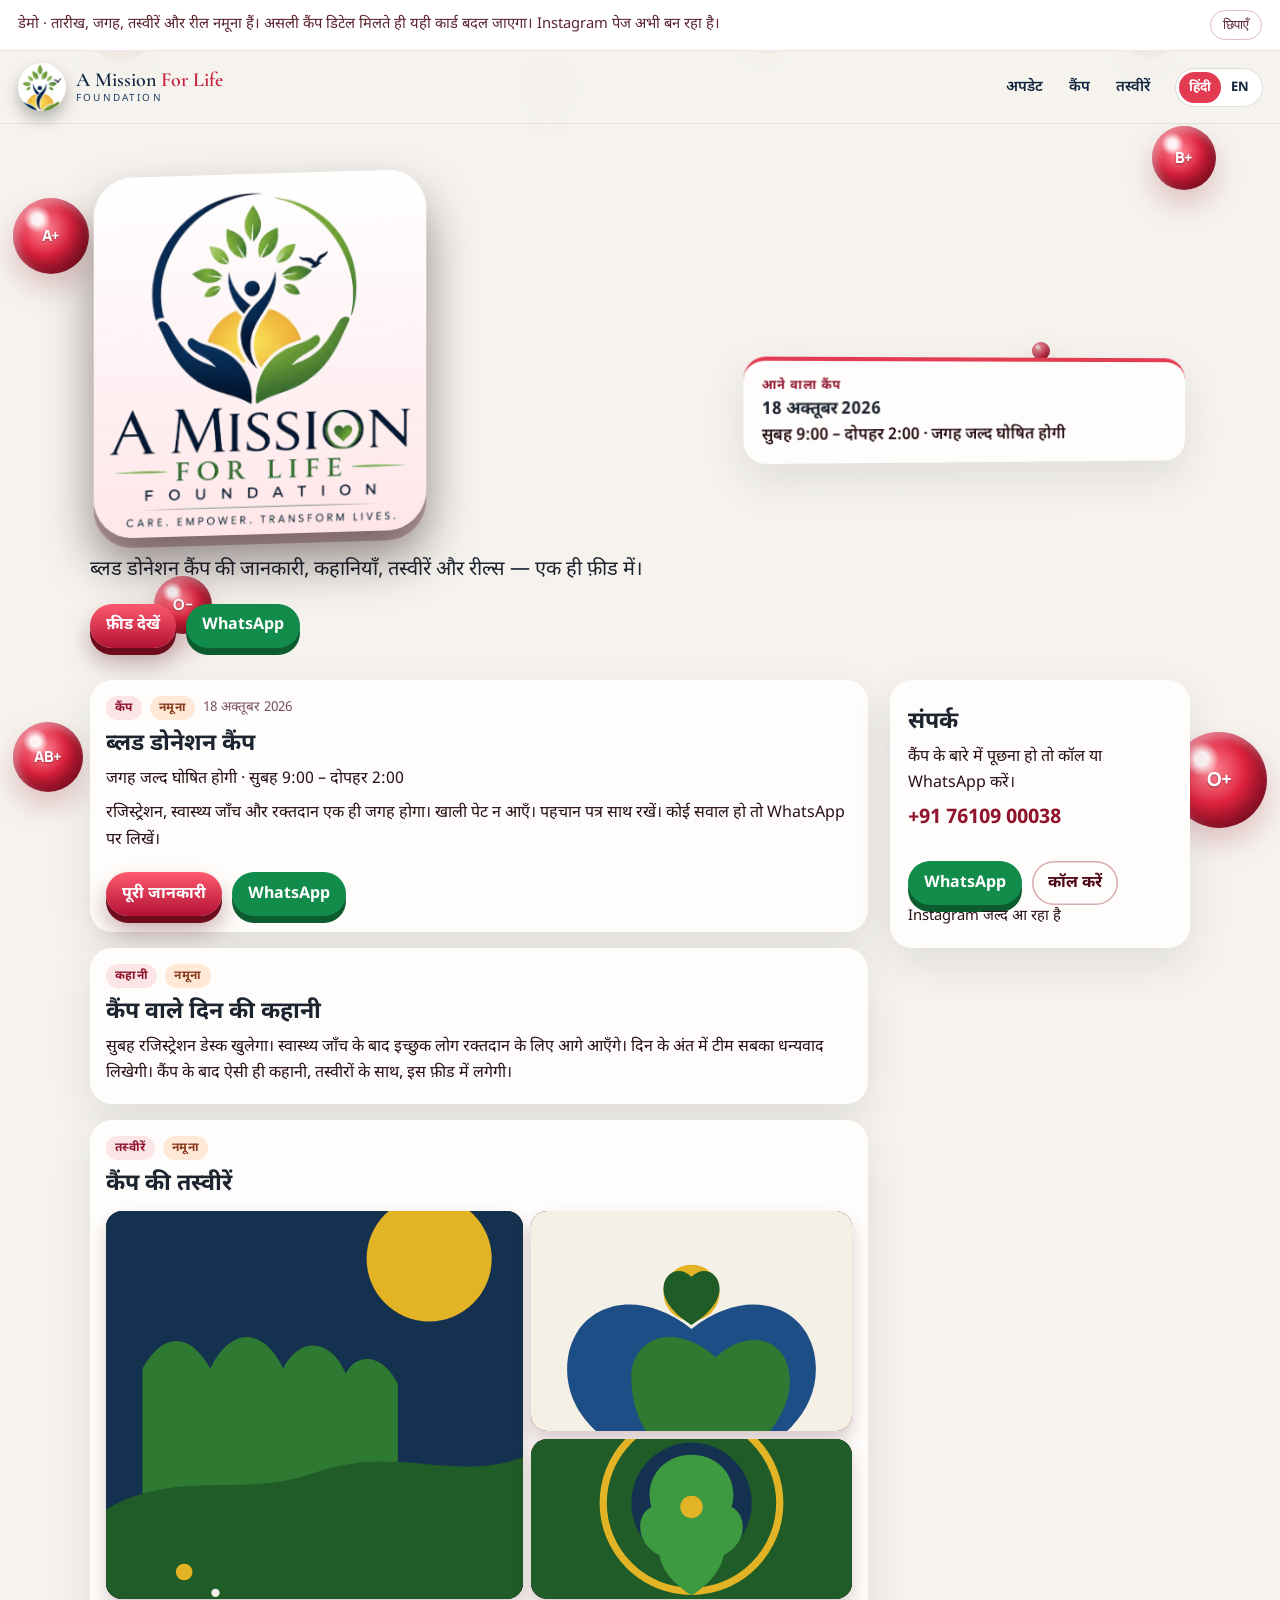
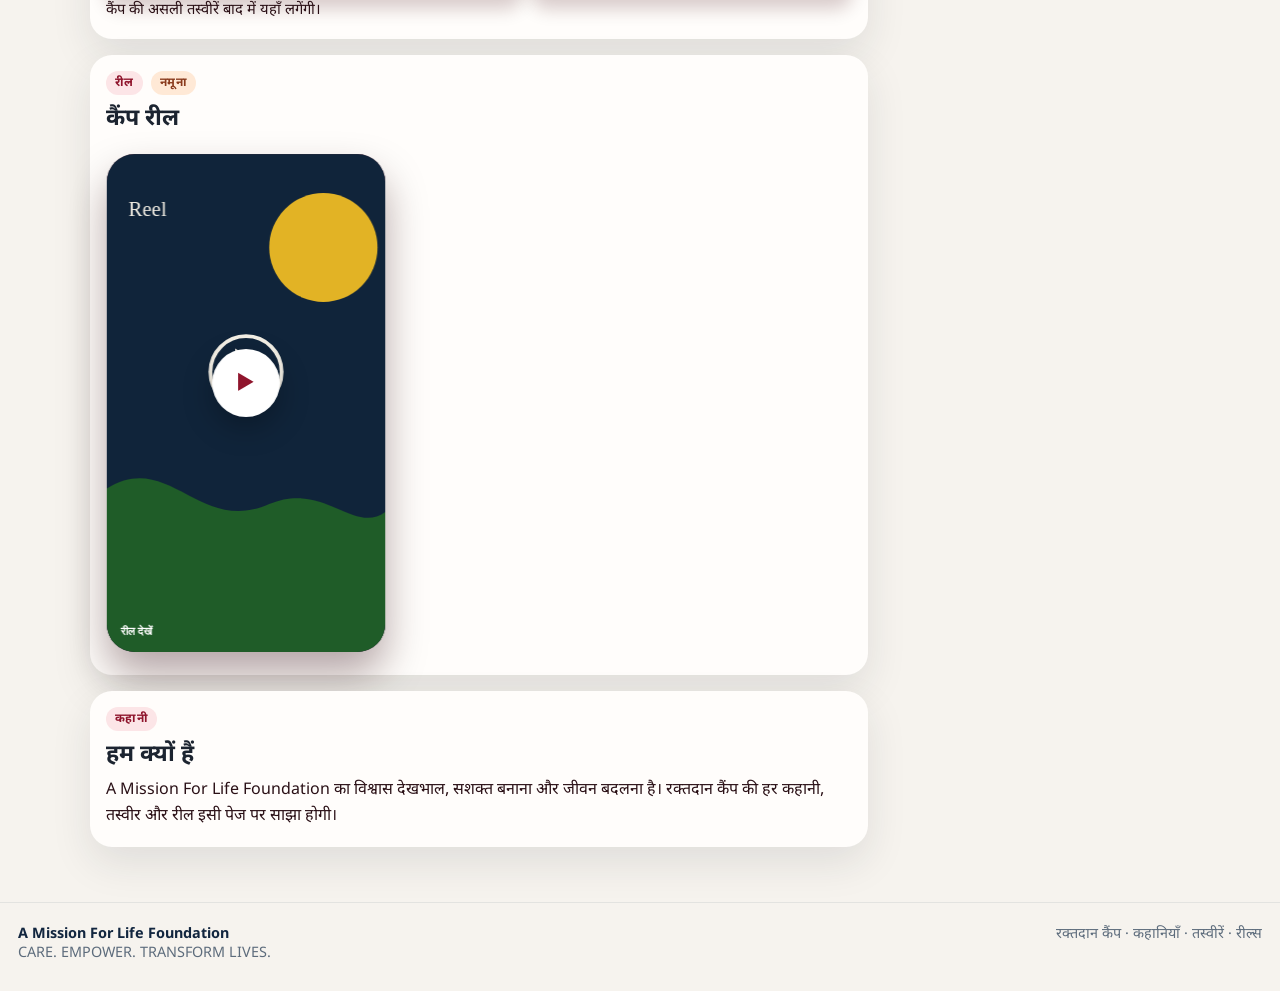
==== index.html @ 7c9f4cff "Publish the blood donation camp demo so it can be shared. Co-authored-by: Cursor <cursoragent@cursor" ====
<!DOCTYPE html>
<html lang="hi">
<head>
  <meta charset="UTF-8">
  <meta name="viewport" content="width=device-width, initial-scale=1">
  <meta name="robots" content="noindex, nofollow">
  <title>A Mission For Life Foundation</title>
  <meta name="description" content="Blood donation camps, stories, photos and reels from A Mission For Life Foundation.">
  <meta name="theme-color" content="#12263f">
  <link rel="icon" href="assets/logo.png" type="image/png">
  <link rel="preconnect" href="https://fonts.googleapis.com">
  <link rel="preconnect" href="https://fonts.gstatic.com" crossorigin>
  <link href="https://fonts.googleapis.com/css2?family=Cormorant+Garamond:wght@500;600;700&family=Manrope:wght@400;500;600;700&family=Noto+Sans+Devanagari:wght@400;500;600;700&display=swap" rel="stylesheet">
  <link rel="stylesheet" href="css/style.css">
</head>
<body data-page="home">
  <div id="app"></div>
  <script src="js/data.js"></script>
  <script src="js/app.js"></script>
</body>
</html>
---- css/style.css ----
:root {
  --blood: #8f142c;
  --blood-deep: #4c0614;
  --blood-hot: #e23b52;
  --rose: #fff1f3;
  --paper: #fffdfb;
  --ink: #2a1016;
  --muted: #7a5360;
  --gold: #ffd0a8;
  --line: rgba(143, 20, 44, 0.16);
  --shadow: 0 16px 40px rgba(28, 36, 48, 0.1);
  --radius: 22px;
  --ease: cubic-bezier(0.16, 1, 0.3, 1);
}

* { box-sizing: border-box; }
html { scroll-behavior: smooth; }
body {
  margin: 0;
  min-height: 100vh;
  color: #1c2430;
  background: #f6f3ee;
  overflow-x: hidden;
}
html[lang="hi"] body { font-family: "Noto Sans Devanagari", Manrope, sans-serif; }
html[lang="en"] body { font-family: Manrope, sans-serif; }
img { max-width: 100%; display: block; }
a { color: inherit; }
button, a { -webkit-tap-highlight-color: transparent; }
::selection { background: var(--blood-hot); color: white; }
#app { position: relative; z-index: 1; }

.stage {
  position: fixed;
  inset: 0;
  z-index: 0;
  overflow: hidden;
  pointer-events: none;
  background: transparent;
}
.bubble {
  position: absolute;
  border-radius: 50%;
  background:
    radial-gradient(circle at 32% 28%, rgba(255, 255, 255, 0.92) 0 7%, transparent 18%),
    radial-gradient(circle at 42% 40%, #ff8b98 0%, #e0233f 42%, #8e1228 78%);
  box-shadow:
    inset -8px -10px 16px rgba(80, 0, 16, 0.28),
    inset 5px 6px 10px rgba(255, 255, 255, 0.45),
    0 14px 28px rgba(142, 18, 40, 0.22);
  animation: floatBubble 12s ease-in-out infinite;
  display: grid;
  place-items: center;
}
.b1 { width: 76px; height: 76px; left: 4%; top: 22%; }
.b2 { width: 58px; height: 58px; left: 12%; top: 64%; animation-delay: -2s; animation-duration: 9s; }
.b3 { width: 64px; height: 64px; right: 5%; top: 14%; animation-delay: -4s; }
.b4 { width: 18px; height: 18px; right: 18%; top: 38%; animation-delay: -1s; animation-duration: 8s; }
.b5 { width: 96px; height: 96px; right: 3%; bottom: 8%; animation-delay: -6s; animation-duration: 14s; }
.b6 { width: 22px; height: 22px; left: 42%; top: 8%; animation-delay: -3s; }
.b7 { width: 70px; height: 70px; left: 2%; bottom: 12%; animation-delay: -5s; animation-duration: 10s; }
.b8 { width: 14px; height: 14px; right: 28%; bottom: 18%; animation-delay: -2.5s; }

.fall {
  position: absolute;
  top: 0;
  display: grid;
  place-items: center;
  animation: fallDrop 16s linear infinite;
}
.bldrop {
  position: absolute;
  inset: 0;
  border-radius: 0 50% 50% 50%;
  transform: rotate(45deg);
  background:
    radial-gradient(circle at 28% 28%, rgba(255, 255, 255, 0.9) 0 8%, transparent 18%),
    radial-gradient(circle at 45% 50%, #ff5d72 0%, #d01232 48%, #7a0e22 82%);
  box-shadow:
    inset -6px -7px 10px rgba(70, 0, 12, 0.28),
    0 12px 20px rgba(142, 18, 40, 0.2);
}
.s1 { width: 62px; height: 62px; left: 7%; animation-duration: 15s; }
.s2 { width: 54px; height: 54px; left: 58%; animation-duration: 19s; animation-delay: -7s; }
.s3 { width: 58px; height: 58px; right: 8%; animation-duration: 13s; animation-delay: -4s; }
.grp {
  position: relative;
  z-index: 1;
  color: #fff;
  font-family: Manrope, sans-serif;
  font-weight: 800;
  font-size: 0.95rem;
  letter-spacing: -0.03em;
  line-height: 1;
  text-shadow: 0 1px 2px rgba(60, 0, 10, 0.45);
}
.b5 .grp, .s1 .grp { font-size: 1.2rem; }

@keyframes floatBubble {
  0%, 100% { transform: translate3d(0, 0, 0) scale(1); }
  50% { transform: translate3d(22px, -42px, 0) scale(1.1); }
}
@keyframes fallDrop {
  0% { transform: translate3d(0, -12vh, 0); opacity: 0; }
  10% { opacity: 1; }
  50% { transform: translate3d(18px, 42vh, 0); }
  90% { opacity: 1; }
  100% { transform: translate3d(-12px, 92vh, 0); opacity: 0; }
}
@keyframes rise {
  from { opacity: 0; transform: translateY(28px) rotateX(10deg); }
  to { opacity: 1; transform: none; }
}
@keyframes plate {
  0%, 100% { transform: rotateX(8deg) rotateY(-12deg) translateY(0); }
  50% { transform: rotateX(2deg) rotateY(10deg) translateY(-12px); }
}

.skip {
  position: absolute;
  left: 12px;
  top: -40px;
  background: var(--blood-deep);
  color: white;
  padding: 8px 12px;
  z-index: 30;
}
.skip:focus { top: 12px; }

.banner {
  display: flex;
  gap: 12px;
  justify-content: space-between;
  align-items: center;
  padding: 10px 18px;
  background: #fff;
  color: #5c2430;
  font-size: 0.92rem;
  line-height: 1.45;
  border-bottom: 1px solid rgba(143, 20, 44, 0.12);
}
.banner button {
  border: 1px solid rgba(143, 20, 44, 0.28);
  background: transparent;
  color: inherit;
  border-radius: 999px;
  padding: 6px 12px;
  cursor: pointer;
  flex: none;
}

.topbar {
  position: sticky;
  top: 0;
  z-index: 20;
  display: flex;
  align-items: center;
  gap: 16px;
  padding: 12px 18px;
  background: rgba(246, 243, 238, 0.92);
  color: #12263f;
  backdrop-filter: blur(18px);
  border-bottom: 1px solid rgba(18, 38, 63, 0.08);
}
.brand {
  display: flex;
  align-items: center;
  gap: 10px;
  text-decoration: none;
  min-width: 0;
}
.mark {
  width: 48px;
  height: 48px;
  border-radius: 50%;
  overflow: hidden;
  background: white;
  box-shadow: 0 8px 16px rgba(0, 0, 0, 0.28);
  flex: none;
}
.mark img {
  width: 86px;
  max-width: none;
  height: auto;
  margin-left: -19px;
  margin-top: -2px;
}
.brand-text { display: flex; flex-direction: column; line-height: 1.05; }
.brand-text strong {
  font-family: "Cormorant Garamond", Georgia, serif;
  font-size: 1.25rem;
  font-weight: 600;
  color: #12263f;
}
.brand-text em { font-style: normal; color: #c41e3a; }
.brand-text small {
  letter-spacing: 0.22em;
  font-size: 0.62rem;
  color: #1b3d62;
  margin-top: 3px;
}
.nav { display: flex; gap: 6px; margin-left: auto; }
.nav a {
  text-decoration: none;
  color: #12263f;
  font-size: 0.92rem;
  font-weight: 600;
  padding: 8px 10px;
  border-radius: 999px;
}
.nav a:hover { background: rgba(18, 38, 63, 0.06); }
.lang {
  display: flex;
  padding: 3px;
  border-radius: 999px;
  background: white;
  box-shadow: 0 0 0 1px rgba(18, 38, 63, 0.1);
}
.lang button {
  border: 0;
  background: transparent;
  color: #12263f;
  font: inherit;
  font-weight: 700;
  font-size: 0.82rem;
  padding: 7px 10px;
  border-radius: 999px;
  cursor: pointer;
}
.lang button[aria-pressed="true"] { background: var(--blood-hot); color: white; }

.shell { width: min(1100px, calc(100% - 32px)); margin: 0 auto; }
.hero, .feed, .camp-wrap, .layout { perspective: 1200px; }
.hero {
  display: grid;
  gap: 28px;
  padding: 42px 0 10px;
}
.hero-plate {
  width: min(340px, 86vw);
  padding: 18px 16px 8px;
  border-radius: 40px;
  background: linear-gradient(180deg, rgba(255, 255, 255, 0.98), rgba(255, 228, 232, 0.92));
  box-shadow:
    0 1px 0 #fff inset,
    0 28px 50px rgba(20, 0, 6, 0.45),
    0 10px 0 rgba(90, 8, 18, 0.28);
  transform: rotateX(8deg) rotateY(-12deg);
  animation: plate 7s ease-in-out infinite;
}
.hero-logo { width: 100%; height: auto; margin: 0; }
.lede {
  margin: 18px 0 0;
  max-width: 38rem;
  font-size: 1.25rem;
  line-height: 1.6;
  color: #1c2430;
}
.hero-actions, .stack { display: flex; flex-wrap: wrap; gap: 10px; margin-top: 18px; }
.next-pill {
  display: flex;
  flex-direction: column;
  gap: 4px;
  text-decoration: none;
  background: var(--paper);
  border-radius: var(--radius);
  padding: 16px 18px;
  box-shadow: var(--shadow);
  border-top: 4px solid var(--blood-hot);
  transform: rotateY(8deg) translateZ(20px);
}
.next-pill span { color: var(--blood); font-size: 0.78rem; font-weight: 700; letter-spacing: 0.08em; text-transform: uppercase; }
.next-pill strong { font-size: 1.05rem; }
.next-pill em { font-style: normal; color: var(--ink); font-weight: 600; }

.layout { display: grid; gap: 22px; padding: 22px 0 56px; }
.feed { display: flex; flex-direction: column; gap: 16px; }
.feed .card { animation: rise 0.7s var(--ease) both; }
.feed .card:nth-child(2) { animation-delay: 0.08s; }
.feed .card:nth-child(3) { animation-delay: 0.16s; }
.feed .card:nth-child(4) { animation-delay: 0.24s; }
.feed .card:nth-child(5) { animation-delay: 0.32s; }

.card, .panel, .block, .next-pill, .date-card {
  transition: transform 0.35s var(--ease), box-shadow 0.35s var(--ease);
  transform-style: preserve-3d;
}
.card, .panel, .block {
  background: var(--paper);
  border-radius: var(--radius);
  box-shadow: var(--shadow);
}
.card { padding: 16px; }
.card-head, .meta {
  display: flex;
  flex-wrap: wrap;
  gap: 8px;
  align-items: center;
  color: var(--muted);
  font-size: 0.85rem;
}
.pill {
  border-radius: 999px;
  padding: 4px 9px;
  background: rgba(226, 59, 82, 0.12);
  color: var(--blood);
  font-weight: 700;
  font-size: 0.75rem;
  letter-spacing: 0.04em;
}
.pill-gold { background: rgba(255, 208, 168, 0.45); color: #8a3b1d; }
.card h2, .panel h2, .block h2 { margin: 10px 0 8px; font-size: 1.45rem; line-height: 1.25; }
html[lang="en"] h2 {
  font-family: "Cormorant Garamond", Georgia, serif;
  font-weight: 600;
}
.date-num {
  font-family: Manrope, sans-serif;
  font-weight: 700;
  font-variant-numeric: lining-nums;
}
.card p, .panel p, .block p { margin: 0; line-height: 1.65; color: var(--ink); }
.card .body { margin-top: 8px; }

.mosaic {
  display: grid;
  grid-template-columns: 1.3fr 1fr;
  grid-template-rows: 180px 140px;
  gap: 8px;
  margin-top: 12px;
}
.mosaic img {
  width: 100%;
  height: 100%;
  object-fit: cover;
  border-radius: 16px;
  background: var(--blood-deep);
  box-shadow: 0 10px 18px rgba(60, 0, 12, 0.2);
}
.mosaic img:first-child { grid-row: 1 / span 2; }
.note { margin-top: 10px; color: var(--muted); font-size: 0.92rem; }

.reel-frame {
  margin: 12px auto 0;
  width: min(280px, 100%);
  aspect-ratio: 9 / 16;
  border: 0;
  padding: 0;
  border-radius: 28px;
  overflow: hidden;
  position: relative;
  cursor: pointer;
  background: var(--blood-deep);
  box-shadow: 0 22px 40px rgba(40, 0, 8, 0.35), 0 0 0 1px rgba(255, 255, 255, 0.25) inset;
  transform: rotateY(-6deg);
}
.reel-frame img { width: 100%; height: 100%; object-fit: cover; }
.play {
  position: absolute;
  left: 50%;
  top: 46%;
  transform: translate(-50%, -50%);
  width: 68px;
  height: 68px;
  border-radius: 50%;
  background: white;
  color: var(--blood);
  display: grid;
  place-items: center;
  font-size: 1.4rem;
  box-shadow: 0 10px 30px rgba(0, 0, 0, 0.28);
}
.reel-frame small {
  position: absolute;
  left: 14px;
  bottom: 14px;
  color: white;
  font-weight: 700;
}

.side { display: flex; flex-direction: column; gap: 14px; }
.panel { padding: 18px; }
.phone {
  display: inline-block;
  margin: 8px 0 12px;
  font-size: 1.25rem;
  font-weight: 700;
  color: var(--blood);
  text-decoration: none;
}
.insta { margin-top: 12px; color: var(--muted); font-size: 0.92rem; }

.btn {
  display: inline-flex;
  align-items: center;
  justify-content: center;
  min-height: 44px;
  padding: 0 16px;
  border-radius: 999px;
  text-decoration: none;
  border: 0;
  cursor: pointer;
  font: inherit;
  font-weight: 700;
}
.btn-green, .btn-navy {
  background: linear-gradient(180deg, #ff5a70, #b11232);
  color: white;
  box-shadow: 0 7px 0 #6d0c1c, 0 14px 24px rgba(80, 0, 16, 0.35);
}
.btn-green:hover, .btn-navy:hover { transform: translateY(2px); box-shadow: 0 5px 0 #6d0c1c, 0 10px 18px rgba(80, 0, 16, 0.3); }
.btn-ghost {
  background: transparent;
  color: var(--blood-deep);
  box-shadow: inset 0 0 0 1.5px rgba(143, 20, 44, 0.35);
}
.btn-wa { background: #128c4a; color: white; box-shadow: 0 7px 0 #0c5c30; }
.btn-wa:hover { transform: translateY(2px); background: #0e703b; }

.page { padding: 22px 0 64px; }
.back { display: inline-block; margin-bottom: 14px; color: #c41e3a; font-weight: 700; text-decoration: none; }
.camp-wrap { display: grid; gap: 16px; }
.date-card {
  background: linear-gradient(160deg, #c01b38, #4a0712 70%);
  color: white;
  border-radius: var(--radius);
  padding: 22px;
  min-height: 220px;
  display: flex;
  flex-direction: column;
  justify-content: flex-end;
  box-shadow: 0 24px 40px rgba(20, 0, 6, 0.4), 0 1px 0 rgba(255, 255, 255, 0.2) inset;
  transform: rotateY(-8deg) translateZ(12px);
}
.date-card .meta { color: rgba(255, 255, 255, 0.8); }
.date-card .pill { background: rgba(255, 255, 255, 0.16); color: white; }
.date-card .pill-gold { background: rgba(255, 208, 168, 0.28); color: #ffe7d4; }
.date-card .date-num {
  font-size: 4.5rem;
  line-height: 0.85;
  color: #ffd0d6;
  margin: 0;
}
.date-card p { color: rgba(255, 255, 255, 0.9); margin-top: 8px; }
.facts { display: grid; gap: 10px; margin: 14px 0; }
.facts div {
  display: flex;
  justify-content: space-between;
  gap: 12px;
  padding-bottom: 8px;
  border-bottom: 1px solid var(--line);
}
.facts dt { color: var(--muted); }
.facts dd { margin: 0; font-weight: 700; text-align: right; overflow-wrap: anywhere; }
.steps, .plain { margin: 0; padding: 0; list-style: none; display: grid; gap: 10px; }
.steps li, .plain li { padding-left: 14px; border-left: 3px solid var(--blood-hot); }
.steps strong { display: block; }
.steps span, .who-note { color: var(--muted); }
.who-note { margin-top: 10px; font-size: 0.92rem; }
.map-placeholder {
  border-radius: 16px;
  min-height: 140px;
  display: grid;
  place-items: center;
  text-align: center;
  padding: 18px;
  color: #7a5360;
  background:
    linear-gradient(180deg, rgba(255, 255, 255, 0.7), rgba(226, 59, 82, 0.08)),
    repeating-linear-gradient(90deg, transparent, transparent 18px, rgba(143, 20, 44, 0.05) 19px);
  box-shadow: var(--shadow);
}

.site-footer {
  border-top: 1px solid rgba(18, 38, 63, 0.08);
  padding: 22px 18px 28px;
  display: flex;
  justify-content: space-between;
  gap: 12px;
  flex-wrap: wrap;
  color: #5d6c7c;
  font-size: 0.9rem;
}
.site-footer strong { color: #12263f; }

dialog {
  border: 0;
  border-radius: 20px;
  padding: 22px;
  width: min(420px, calc(100% - 32px));
  background: var(--rose);
  box-shadow: 0 30px 80px rgba(40, 0, 8, 0.45);
}
dialog::backdrop { background: rgba(40, 0, 8, 0.62); }
dialog h3 { margin: 8px 0; color: var(--ink); }
dialog p { line-height: 1.6; color: var(--muted); }
.tag { margin: 0; letter-spacing: 0.16em; font-size: 0.78rem; font-weight: 700; color: var(--blood); }

:focus-visible { outline: 3px solid #ffb4c0; outline-offset: 2px; }

@media (hover: hover) and (pointer: fine) {
  .card:hover, .panel:hover, .block:hover {
    transform: translateY(-8px) rotateX(4deg);
    box-shadow: 0 28px 50px rgba(60, 0, 12, 0.34), 0 2px 0 rgba(255, 255, 255, 0.7) inset;
  }
}

@media (min-width: 980px) {
  .hero { grid-template-columns: 1.15fr 0.85fr; align-items: center; padding-top: 48px; }
  .layout { grid-template-columns: minmax(0, 1fr) 300px; align-items: start; }
  .side { position: sticky; top: 92px; }
  .camp-wrap { grid-template-columns: 260px minmax(0, 1fr); align-items: start; }
  .mosaic { grid-template-rows: 220px 160px; }
  .b1 { left: 1%; }
  .b5 { right: 1%; }
  .b7 { left: 1%; }
}

@media (min-width: 980px) and (max-width: 1199px) {
  .b1, .b2, .b3, .b7 { width: 54px; height: 54px; }
  .b5 { width: 68px; height: 68px; }
  .b5 .grp, .s1 .grp { font-size: 0.95rem; }
}

@media (max-width: 1099px) {
  .hero-plate, .next-pill, .date-card, .reel-frame { transform: none; animation: none; }
  .fall { display: none; }
}

@media (max-width: 979px) {
  .bubble, .fall { display: none; }
  .b3, .b5, .b7 { display: grid; }
  .b3 { width: 42px; height: 42px; right: -8px; top: 92px; left: auto; }
  .b5 { width: 50px; height: 50px; right: -10px; bottom: 12px; top: auto; left: auto; }
  .b7 { width: 46px; height: 46px; left: -10px; bottom: 64px; top: auto; }
  .b1 .grp, .b3 .grp, .b5 .grp, .b7 .grp { font-size: 0.68rem; }
  .shell { width: min(1100px, calc(100% - 28px)); }
  .hero { padding-top: 22px; gap: 16px; }
  .hero-plate { width: min(280px, 100%); padding: 12px 12px 4px; border-radius: 28px; }
  .lede { font-size: 1.05rem; }
  .card h2, .panel h2, .block h2 { font-size: 1.28rem; }
  .mosaic { grid-template-rows: 150px 112px; }
  .facts div { flex-direction: column; align-items: flex-start; }
  .facts dd { text-align: left; }
  .date-card { min-height: 0; }
  .date-card .date-num { font-size: 3.4rem; }
  .banner { align-items: flex-start; font-size: 0.82rem; padding: 8px 12px; }
}

@media (max-width: 720px) {
  .topbar { flex-wrap: wrap; gap: 8px 12px; padding: 10px 12px; }
  .brand { flex: 1; min-width: 0; }
  .brand-text strong { font-size: 1.02rem; }
  .brand-text small { letter-spacing: 0.12em; }
  .nav { order: 3; width: 100%; justify-content: space-between; }
  .nav a { padding: 8px 6px; font-size: 0.88rem; }
  .lang { margin-left: auto; }
  .site-footer { flex-direction: column; }
}

@media (prefers-reduced-motion: reduce) {
  html { scroll-behavior: auto; }
  .hero-plate, .bubble, .fall, .feed .card { animation: none; }
  .hero-plate, .next-pill, .date-card, .reel-frame { transform: none; }
}
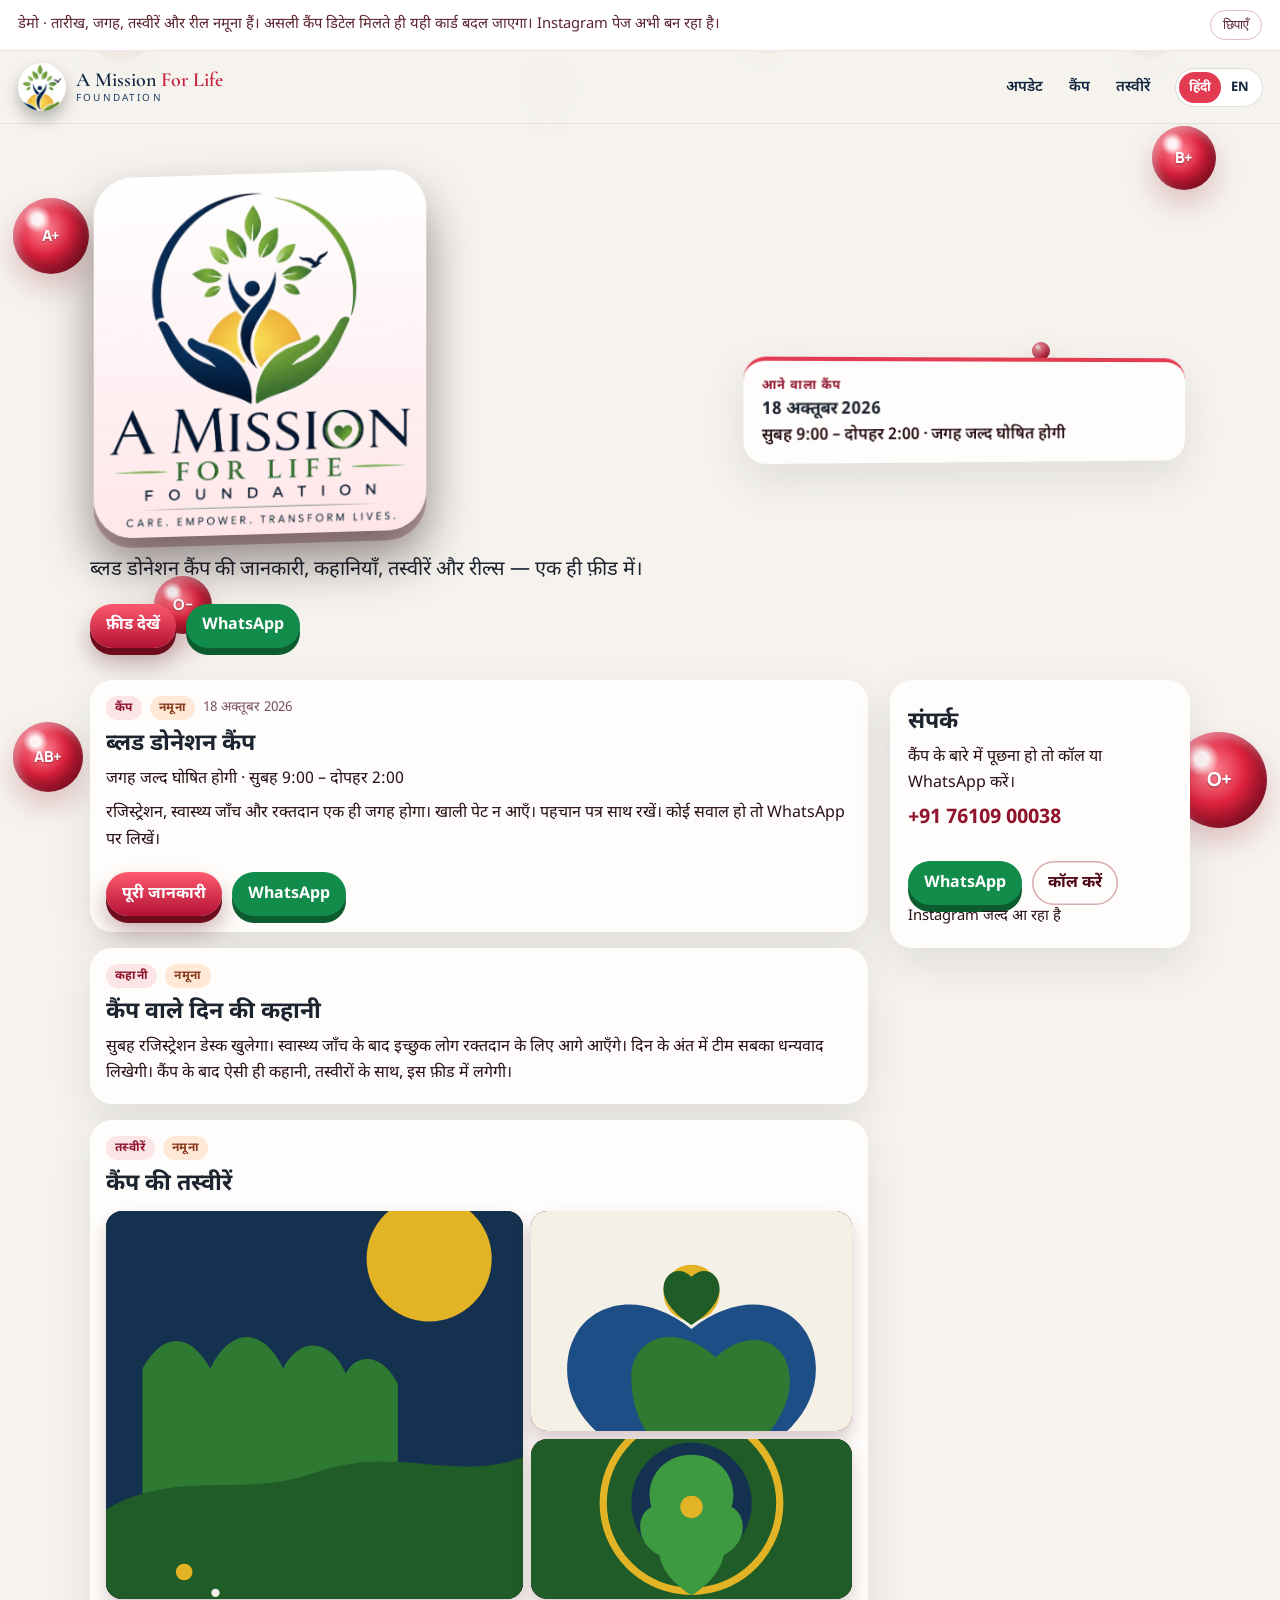
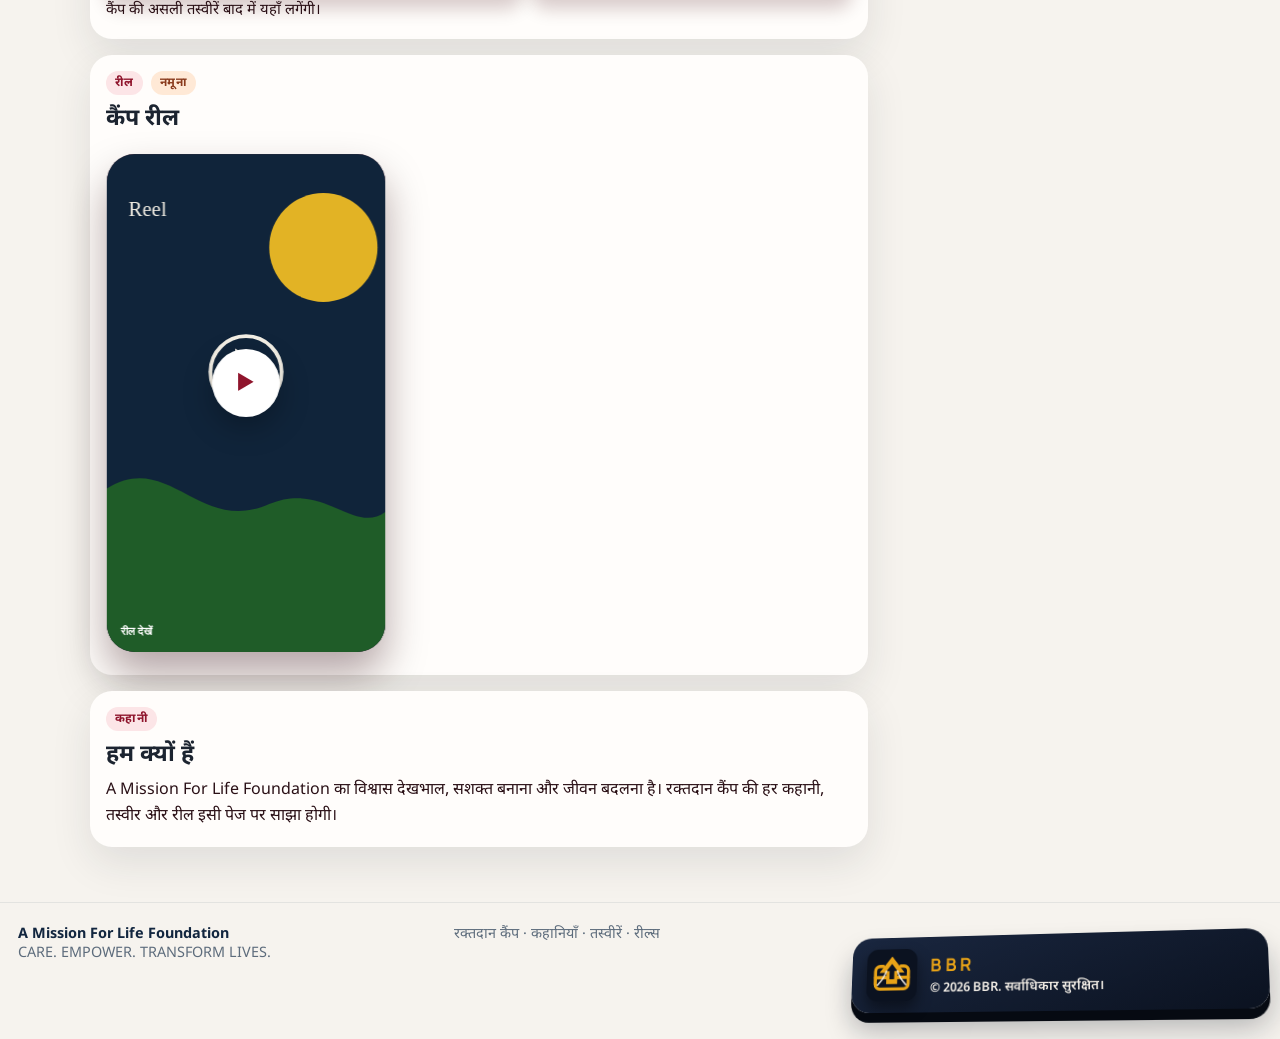
==== commit b28ee3c7: "Add a 3D BBR logo credit and stop phones from caching the old demo. Co-authored-by: Cursor <cursorag" ====
--- a/index.html
+++ b/index.html
@@ -4,6 +4,7 @@
   <meta charset="UTF-8">
   <meta name="viewport" content="width=device-width, initial-scale=1">
   <meta name="robots" content="noindex, nofollow">
+  <meta http-equiv="Cache-Control" content="no-cache, no-store, must-revalidate">
   <title>A Mission For Life Foundation</title>
   <meta name="description" content="Blood donation camps, stories, photos and reels from A Mission For Life Foundation.">
   <meta name="theme-color" content="#12263f">
@@ -11,11 +12,11 @@
   <link rel="preconnect" href="https://fonts.googleapis.com">
   <link rel="preconnect" href="https://fonts.gstatic.com" crossorigin>
   <link href="https://fonts.googleapis.com/css2?family=Cormorant+Garamond:wght@500;600;700&family=Manrope:wght@400;500;600;700&family=Noto+Sans+Devanagari:wght@400;500;600;700&display=swap" rel="stylesheet">
-  <link rel="stylesheet" href="css/style.css">
+  <link rel="stylesheet" href="css/style.css?v=5">
 </head>
 <body data-page="home">
   <div id="app"></div>
-  <script src="js/data.js"></script>
-  <script src="js/app.js"></script>
+  <script src="js/data.js?v=5"></script>
+  <script src="js/app.js?v=5"></script>
 </body>
 </html>
--- a/css/style.css
+++ b/css/style.css
@@ -482,6 +482,45 @@
   font-size: 0.9rem;
 }
 .site-footer strong { color: #12263f; }
+.bbr-plate {
+  width: min(100%, 420px);
+  margin-top: 8px;
+  padding: 12px 16px;
+  border-radius: 20px;
+  display: flex;
+  align-items: center;
+  gap: 14px;
+  text-decoration: none;
+  color: #f5f0e8;
+  background: linear-gradient(160deg, #1a2740, #0b1220);
+  box-shadow: 0 10px 0 #060a12, 0 18px 28px rgba(11, 18, 32, 0.28);
+  transform: perspective(700px) rotateX(8deg) rotateY(-8deg);
+  animation: bbrFloat 5.5s ease-in-out infinite;
+}
+.bbr-plate img {
+  width: 54px;
+  height: 54px;
+  flex: none;
+  filter: drop-shadow(0 8px 8px rgba(0, 0, 0, 0.45));
+}
+.bbr-plate span { display: flex; flex-direction: column; gap: 3px; min-width: 0; }
+.bbr-plate strong {
+  color: #e8a317;
+  letter-spacing: 0.2em;
+  font-size: 1.15rem;
+  font-family: Manrope, sans-serif;
+}
+.bbr-plate em {
+  font-style: normal;
+  color: #f5f0e8;
+  font-size: 0.82rem;
+  font-weight: 600;
+}
+@keyframes bbrFloat {
+  0%, 100% { transform: perspective(700px) rotateX(8deg) rotateY(-8deg) translateY(0); }
+  50% { transform: perspective(700px) rotateX(3deg) rotateY(8deg) translateY(-7px); }
+}
+.group-rail { display: none; }
 
 dialog {
   border: 0;
@@ -524,16 +563,42 @@
 
 @media (max-width: 1099px) {
   .hero-plate, .next-pill, .date-card, .reel-frame { transform: none; animation: none; }
-  .fall { display: none; }
 }
 
 @media (max-width: 979px) {
-  .bubble, .fall { display: none; }
-  .b3, .b5, .b7 { display: grid; }
-  .b3 { width: 42px; height: 42px; right: -8px; top: 92px; left: auto; }
-  .b5 { width: 50px; height: 50px; right: -10px; bottom: 12px; top: auto; left: auto; }
-  .b7 { width: 46px; height: 46px; left: -10px; bottom: 64px; top: auto; }
-  .b1 .grp, .b3 .grp, .b5 .grp, .b7 .grp { font-size: 0.68rem; }
+  .group-rail {
+    display: flex;
+    flex-wrap: wrap;
+    gap: 12px 16px;
+    margin-top: 18px;
+  }
+  .mini {
+    width: 52px;
+    height: 52px;
+    display: grid;
+    place-items: center;
+    position: relative;
+  }
+  .mini i {
+    position: absolute;
+    inset: 4px;
+    border-radius: 0 50% 50% 50%;
+    transform: rotate(45deg);
+    background:
+      radial-gradient(circle at 30% 30%, rgba(255, 255, 255, 0.9) 0 8%, transparent 18%),
+      radial-gradient(circle at 45% 50%, #ff5d72 0%, #d01232 50%, #7a0e22 82%);
+    box-shadow: 0 8px 14px rgba(142, 18, 40, 0.22);
+  }
+  .mini b {
+    position: relative;
+    z-index: 1;
+    color: #fff;
+    font-family: Manrope, sans-serif;
+    font-size: 0.68rem;
+    font-weight: 800;
+    line-height: 1;
+  }
+  .bubble, .fall { display: none !important; }
   .shell { width: min(1100px, calc(100% - 28px)); }
   .hero { padding-top: 22px; gap: 16px; }
   .hero-plate { width: min(280px, 100%); padding: 12px 12px 4px; border-radius: 28px; }
@@ -556,10 +621,11 @@
   .nav a { padding: 8px 6px; font-size: 0.88rem; }
   .lang { margin-left: auto; }
   .site-footer { flex-direction: column; }
+  .bbr-plate { width: 100%; animation: bbrFloat 5.5s ease-in-out infinite; }
 }
 
 @media (prefers-reduced-motion: reduce) {
   html { scroll-behavior: auto; }
-  .hero-plate, .bubble, .fall, .feed .card { animation: none; }
+  .hero-plate, .bubble, .fall, .feed .card, .bbr-plate { animation: none; }
   .hero-plate, .next-pill, .date-card, .reel-frame { transform: none; }
 }
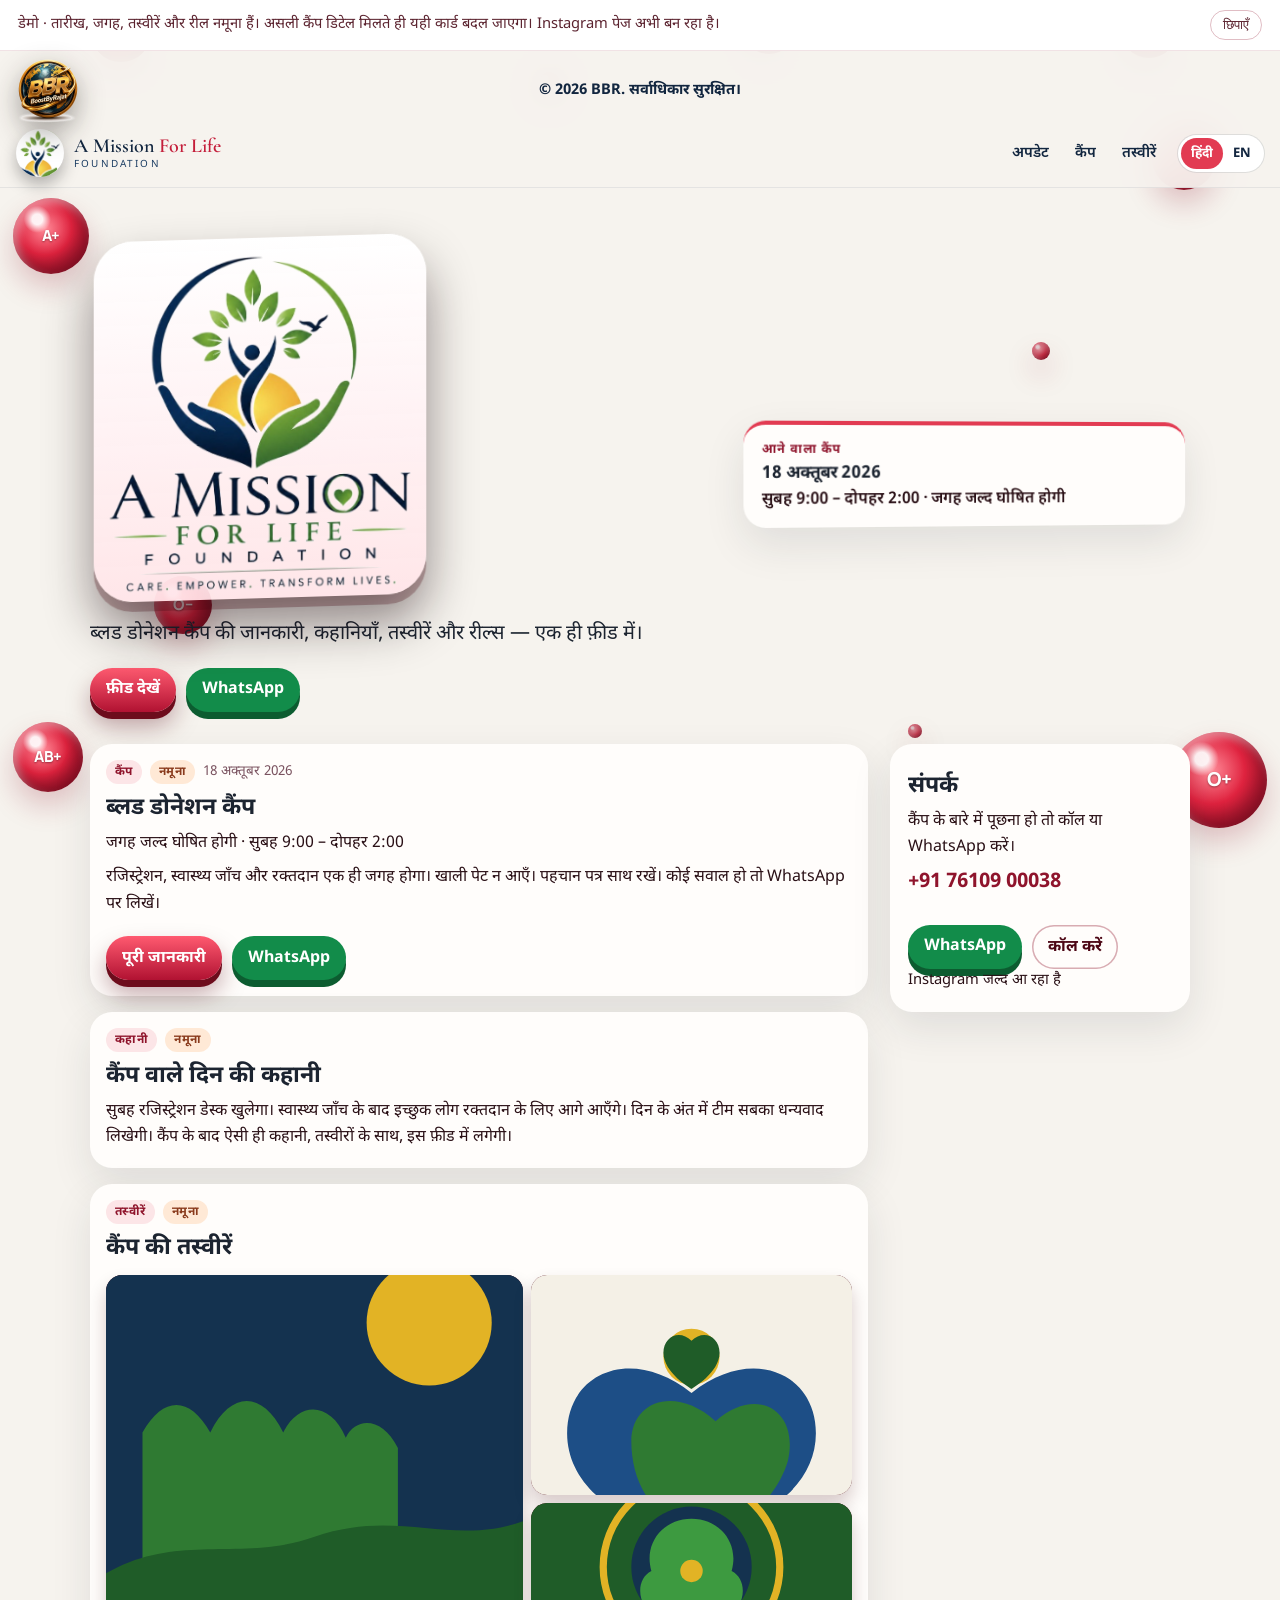
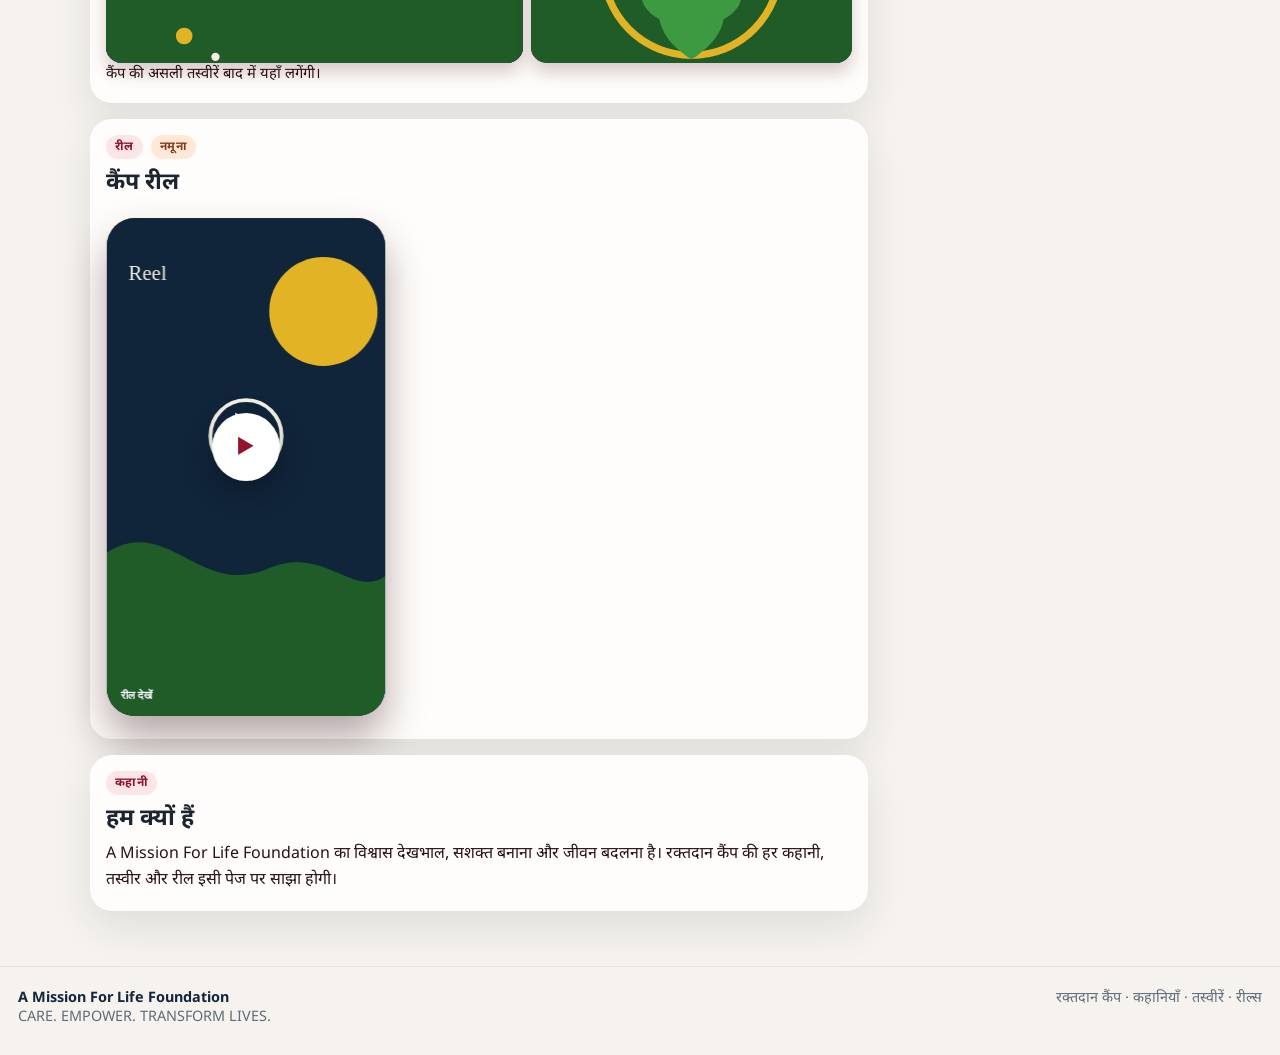
==== commit 7d7e9268: "Put the original BBR logo in the header and float blood shapes on phones. Co-authored-by: Cursor <cu" ====
--- a/index.html
+++ b/index.html
@@ -12,11 +12,11 @@
   <link rel="preconnect" href="https://fonts.googleapis.com">
   <link rel="preconnect" href="https://fonts.gstatic.com" crossorigin>
   <link href="https://fonts.googleapis.com/css2?family=Cormorant+Garamond:wght@500;600;700&family=Manrope:wght@400;500;600;700&family=Noto+Sans+Devanagari:wght@400;500;600;700&display=swap" rel="stylesheet">
-  <link rel="stylesheet" href="css/style.css?v=5">
+  <link rel="stylesheet" href="css/style.css?v=6">
 </head>
 <body data-page="home">
   <div id="app"></div>
-  <script src="js/data.js?v=5"></script>
-  <script src="js/app.js?v=5"></script>
+  <script src="js/data.js?v=6"></script>
+  <script src="js/app.js?v=6"></script>
 </body>
 </html>
--- a/css/style.css
+++ b/css/style.css
@@ -154,13 +154,49 @@
   top: 0;
   z-index: 20;
   display: flex;
-  align-items: center;
-  gap: 16px;
-  padding: 12px 18px;
-  background: rgba(246, 243, 238, 0.92);
+  flex-direction: column;
+  align-items: stretch;
+  gap: 6px;
+  padding: 8px 16px 10px;
+  background: rgba(246, 243, 238, 0.94);
   color: #12263f;
   backdrop-filter: blur(18px);
   border-bottom: 1px solid rgba(18, 38, 63, 0.08);
+}
+.bbr-bar {
+  display: grid;
+  grid-template-columns: 72px minmax(0, 1fr) 72px;
+  align-items: center;
+}
+.bbr-link {
+  width: 64px;
+  height: 64px;
+  display: block;
+  justify-self: start;
+}
+.bbr-link img {
+  width: 64px;
+  height: 64px;
+  object-fit: contain;
+  filter: drop-shadow(0 10px 14px rgba(20, 16, 8, 0.38));
+  animation: bbrSpin 5.5s ease-in-out infinite;
+}
+.head-copy {
+  margin: 0;
+  text-align: center;
+  font-weight: 700;
+  font-size: 0.92rem;
+  color: #12263f;
+  line-height: 1.3;
+}
+.site-bar {
+  display: flex;
+  align-items: center;
+  gap: 12px;
+}
+@keyframes bbrSpin {
+  0%, 100% { transform: perspective(600px) rotateY(-16deg) translateY(0); }
+  50% { transform: perspective(600px) rotateY(16deg) translateY(-5px); }
 }
 .brand {
   display: flex;
@@ -482,45 +518,6 @@
   font-size: 0.9rem;
 }
 .site-footer strong { color: #12263f; }
-.bbr-plate {
-  width: min(100%, 420px);
-  margin-top: 8px;
-  padding: 12px 16px;
-  border-radius: 20px;
-  display: flex;
-  align-items: center;
-  gap: 14px;
-  text-decoration: none;
-  color: #f5f0e8;
-  background: linear-gradient(160deg, #1a2740, #0b1220);
-  box-shadow: 0 10px 0 #060a12, 0 18px 28px rgba(11, 18, 32, 0.28);
-  transform: perspective(700px) rotateX(8deg) rotateY(-8deg);
-  animation: bbrFloat 5.5s ease-in-out infinite;
-}
-.bbr-plate img {
-  width: 54px;
-  height: 54px;
-  flex: none;
-  filter: drop-shadow(0 8px 8px rgba(0, 0, 0, 0.45));
-}
-.bbr-plate span { display: flex; flex-direction: column; gap: 3px; min-width: 0; }
-.bbr-plate strong {
-  color: #e8a317;
-  letter-spacing: 0.2em;
-  font-size: 1.15rem;
-  font-family: Manrope, sans-serif;
-}
-.bbr-plate em {
-  font-style: normal;
-  color: #f5f0e8;
-  font-size: 0.82rem;
-  font-weight: 600;
-}
-@keyframes bbrFloat {
-  0%, 100% { transform: perspective(700px) rotateX(8deg) rotateY(-8deg) translateY(0); }
-  50% { transform: perspective(700px) rotateX(3deg) rotateY(8deg) translateY(-7px); }
-}
-.group-rail { display: none; }
 
 dialog {
   border: 0;
@@ -547,7 +544,7 @@
 @media (min-width: 980px) {
   .hero { grid-template-columns: 1.15fr 0.85fr; align-items: center; padding-top: 48px; }
   .layout { grid-template-columns: minmax(0, 1fr) 300px; align-items: start; }
-  .side { position: sticky; top: 92px; }
+  .side { position: sticky; top: 156px; }
   .camp-wrap { grid-template-columns: 260px minmax(0, 1fr); align-items: start; }
   .mosaic { grid-template-rows: 220px 160px; }
   .b1 { left: 1%; }
@@ -566,39 +563,12 @@
 }
 
 @media (max-width: 979px) {
-  .group-rail {
-    display: flex;
-    flex-wrap: wrap;
-    gap: 12px 16px;
-    margin-top: 18px;
-  }
-  .mini {
-    width: 52px;
-    height: 52px;
-    display: grid;
-    place-items: center;
-    position: relative;
-  }
-  .mini i {
-    position: absolute;
-    inset: 4px;
-    border-radius: 0 50% 50% 50%;
-    transform: rotate(45deg);
-    background:
-      radial-gradient(circle at 30% 30%, rgba(255, 255, 255, 0.9) 0 8%, transparent 18%),
-      radial-gradient(circle at 45% 50%, #ff5d72 0%, #d01232 50%, #7a0e22 82%);
-    box-shadow: 0 8px 14px rgba(142, 18, 40, 0.22);
-  }
-  .mini b {
-    position: relative;
-    z-index: 1;
-    color: #fff;
-    font-family: Manrope, sans-serif;
-    font-size: 0.68rem;
-    font-weight: 800;
-    line-height: 1;
-  }
-  .bubble, .fall { display: none !important; }
+  .b1, .b3, .b7 { width: 58px; height: 58px; }
+  .b2 { width: 46px; height: 46px; }
+  .b5 { width: 72px; height: 72px; }
+  .s1, .s2, .s3 { width: 48px; height: 48px; }
+  .grp { font-size: 0.78rem; }
+  .b5 .grp, .s1 .grp { font-size: 0.9rem; }
   .shell { width: min(1100px, calc(100% - 28px)); }
   .hero { padding-top: 22px; gap: 16px; }
   .hero-plate { width: min(280px, 100%); padding: 12px 12px 4px; border-radius: 28px; }
@@ -613,7 +583,11 @@
 }
 
 @media (max-width: 720px) {
-  .topbar { flex-wrap: wrap; gap: 8px 12px; padding: 10px 12px; }
+  .topbar { padding: 6px 10px 8px; }
+  .bbr-bar { grid-template-columns: 56px minmax(0, 1fr) 56px; }
+  .bbr-link, .bbr-link img { width: 52px; height: 52px; }
+  .head-copy { font-size: 0.72rem; }
+  .site-bar { flex-wrap: wrap; gap: 8px 10px; }
   .brand { flex: 1; min-width: 0; }
   .brand-text strong { font-size: 1.02rem; }
   .brand-text small { letter-spacing: 0.12em; }
@@ -621,11 +595,10 @@
   .nav a { padding: 8px 6px; font-size: 0.88rem; }
   .lang { margin-left: auto; }
   .site-footer { flex-direction: column; }
-  .bbr-plate { width: 100%; animation: bbrFloat 5.5s ease-in-out infinite; }
 }
 
 @media (prefers-reduced-motion: reduce) {
   html { scroll-behavior: auto; }
-  .hero-plate, .bubble, .fall, .feed .card, .bbr-plate { animation: none; }
+  .hero-plate, .bubble, .fall, .feed .card, .bbr-link img { animation: none; }
   .hero-plate, .next-pill, .date-card, .reel-frame { transform: none; }
 }
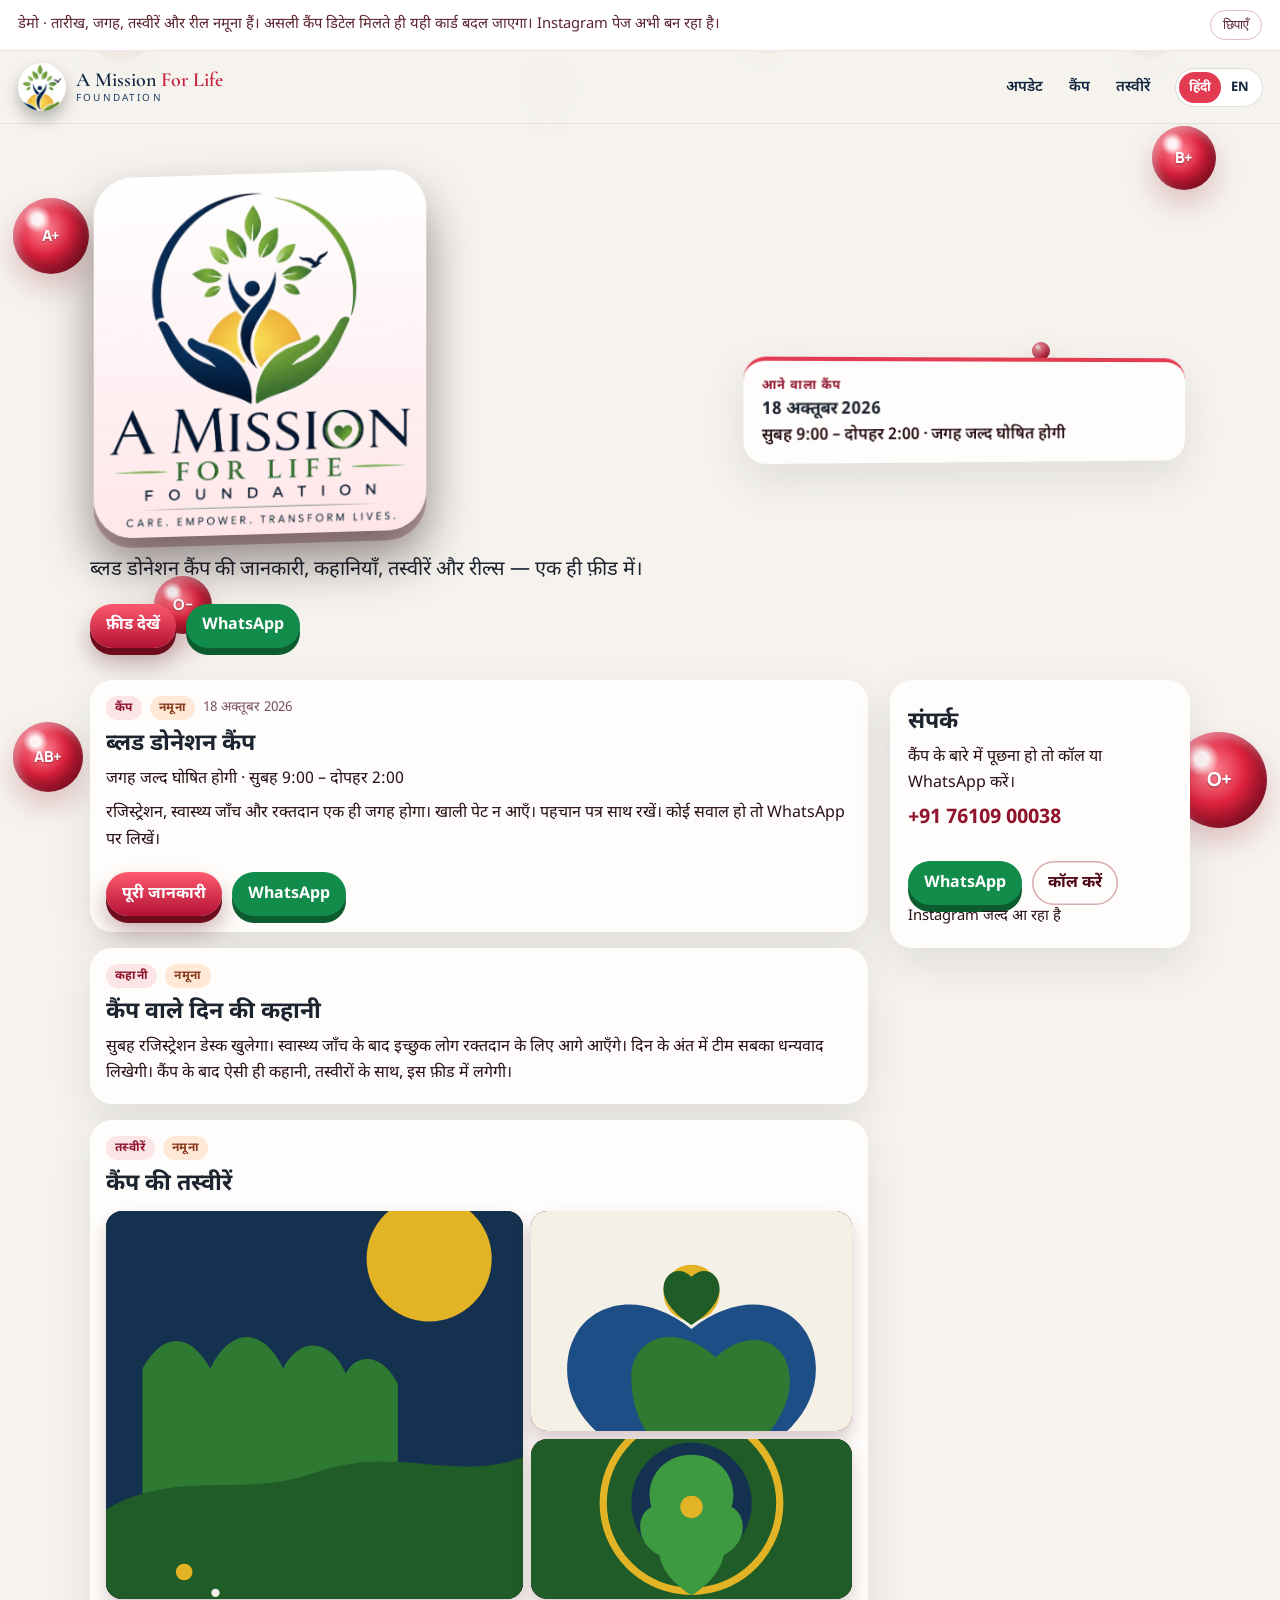
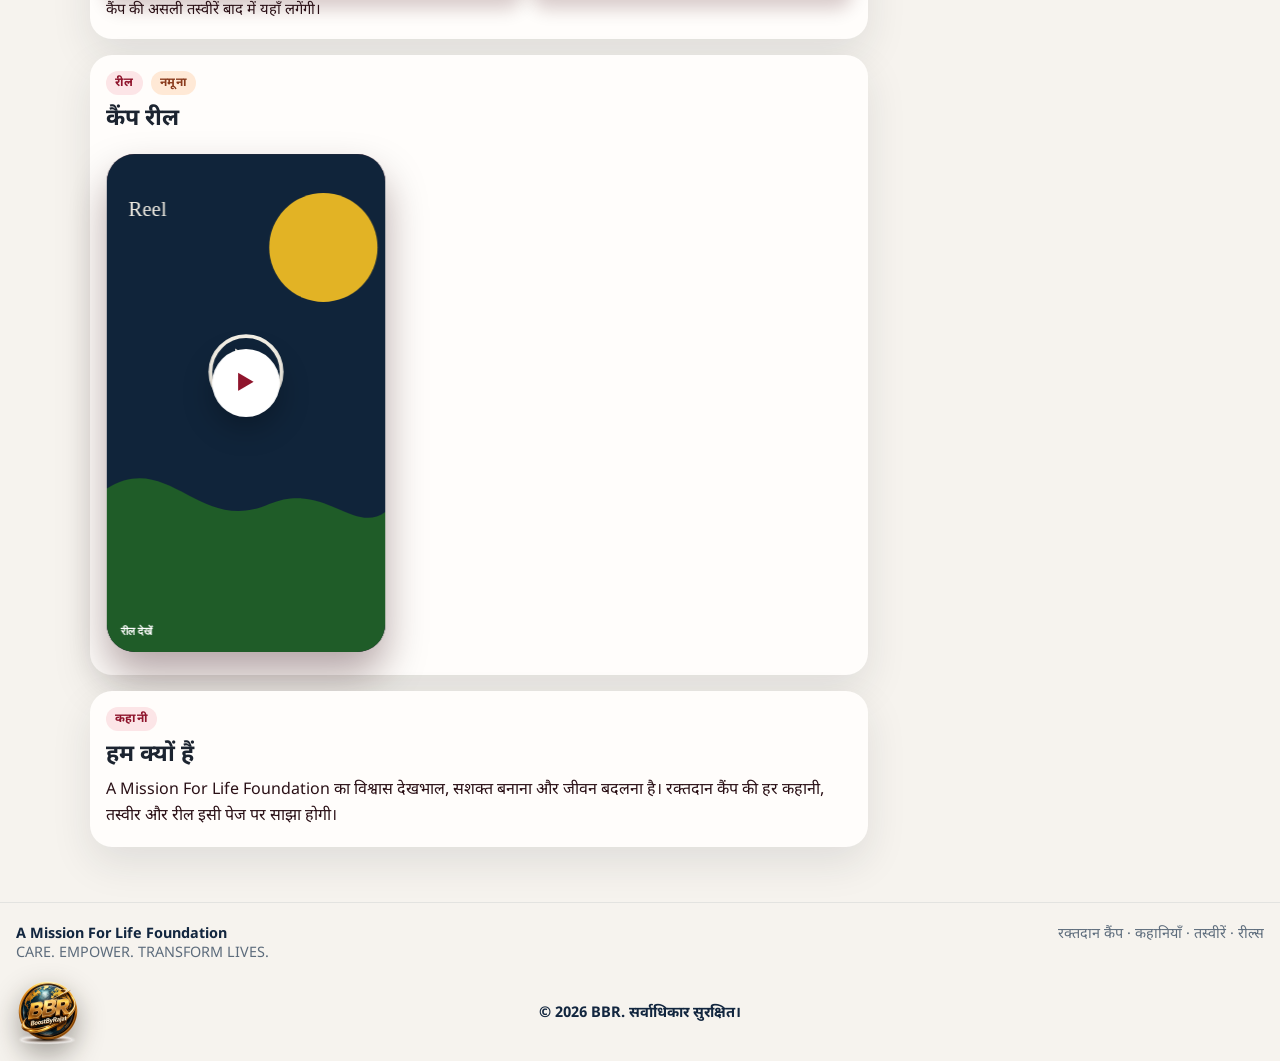
==== commit b534f94f: "Move the BBR logo and copyright to the bottom of the page. Co-authored-by: Cursor <cursoragent@curso" ====
--- a/index.html
+++ b/index.html
@@ -12,11 +12,11 @@
   <link rel="preconnect" href="https://fonts.googleapis.com">
   <link rel="preconnect" href="https://fonts.gstatic.com" crossorigin>
   <link href="https://fonts.googleapis.com/css2?family=Cormorant+Garamond:wght@500;600;700&family=Manrope:wght@400;500;600;700&family=Noto+Sans+Devanagari:wght@400;500;600;700&display=swap" rel="stylesheet">
-  <link rel="stylesheet" href="css/style.css?v=6">
+  <link rel="stylesheet" href="css/style.css?v=7">
 </head>
 <body data-page="home">
   <div id="app"></div>
-  <script src="js/data.js?v=6"></script>
-  <script src="js/app.js?v=6"></script>
+  <script src="js/data.js?v=7"></script>
+  <script src="js/app.js?v=7"></script>
 </body>
 </html>
--- a/css/style.css
+++ b/css/style.css
@@ -154,49 +154,13 @@
   top: 0;
   z-index: 20;
   display: flex;
-  flex-direction: column;
-  align-items: stretch;
-  gap: 6px;
-  padding: 8px 16px 10px;
-  background: rgba(246, 243, 238, 0.94);
+  align-items: center;
+  gap: 16px;
+  padding: 12px 18px;
+  background: rgba(246, 243, 238, 0.92);
   color: #12263f;
   backdrop-filter: blur(18px);
   border-bottom: 1px solid rgba(18, 38, 63, 0.08);
-}
-.bbr-bar {
-  display: grid;
-  grid-template-columns: 72px minmax(0, 1fr) 72px;
-  align-items: center;
-}
-.bbr-link {
-  width: 64px;
-  height: 64px;
-  display: block;
-  justify-self: start;
-}
-.bbr-link img {
-  width: 64px;
-  height: 64px;
-  object-fit: contain;
-  filter: drop-shadow(0 10px 14px rgba(20, 16, 8, 0.38));
-  animation: bbrSpin 5.5s ease-in-out infinite;
-}
-.head-copy {
-  margin: 0;
-  text-align: center;
-  font-weight: 700;
-  font-size: 0.92rem;
-  color: #12263f;
-  line-height: 1.3;
-}
-.site-bar {
-  display: flex;
-  align-items: center;
-  gap: 12px;
-}
-@keyframes bbrSpin {
-  0%, 100% { transform: perspective(600px) rotateY(-16deg) translateY(0); }
-  50% { transform: perspective(600px) rotateY(16deg) translateY(-5px); }
 }
 .brand {
   display: flex;
@@ -509,15 +473,50 @@
 
 .site-footer {
   border-top: 1px solid rgba(18, 38, 63, 0.08);
-  padding: 22px 18px 28px;
+  padding: 22px 16px 16px;
+  display: flex;
+  flex-direction: column;
+  gap: 18px;
+  color: #5d6c7c;
+  font-size: 0.9rem;
+}
+.foot-note {
   display: flex;
   justify-content: space-between;
   gap: 12px;
   flex-wrap: wrap;
-  color: #5d6c7c;
-  font-size: 0.9rem;
 }
 .site-footer strong { color: #12263f; }
+.bbr-bar {
+  display: grid;
+  grid-template-columns: 72px minmax(0, 1fr) 72px;
+  align-items: center;
+}
+.bbr-link {
+  width: 64px;
+  height: 64px;
+  display: block;
+  justify-self: start;
+}
+.bbr-link img {
+  width: 64px;
+  height: 64px;
+  object-fit: contain;
+  filter: drop-shadow(0 10px 14px rgba(20, 16, 8, 0.38));
+  animation: bbrSpin 5.5s ease-in-out infinite;
+}
+.head-copy {
+  margin: 0;
+  text-align: center;
+  font-weight: 700;
+  font-size: 0.92rem;
+  color: #12263f;
+  line-height: 1.3;
+}
+@keyframes bbrSpin {
+  0%, 100% { transform: perspective(600px) rotateY(-16deg) translateY(0); }
+  50% { transform: perspective(600px) rotateY(16deg) translateY(-5px); }
+}
 
 dialog {
   border: 0;
@@ -544,7 +543,7 @@
 @media (min-width: 980px) {
   .hero { grid-template-columns: 1.15fr 0.85fr; align-items: center; padding-top: 48px; }
   .layout { grid-template-columns: minmax(0, 1fr) 300px; align-items: start; }
-  .side { position: sticky; top: 156px; }
+  .side { position: sticky; top: 92px; }
   .camp-wrap { grid-template-columns: 260px minmax(0, 1fr); align-items: start; }
   .mosaic { grid-template-rows: 220px 160px; }
   .b1 { left: 1%; }
@@ -583,11 +582,10 @@
 }
 
 @media (max-width: 720px) {
-  .topbar { padding: 6px 10px 8px; }
+  .topbar { flex-wrap: wrap; gap: 8px 12px; padding: 10px 12px; }
   .bbr-bar { grid-template-columns: 56px minmax(0, 1fr) 56px; }
   .bbr-link, .bbr-link img { width: 52px; height: 52px; }
   .head-copy { font-size: 0.72rem; }
-  .site-bar { flex-wrap: wrap; gap: 8px 10px; }
   .brand { flex: 1; min-width: 0; }
   .brand-text strong { font-size: 1.02rem; }
   .brand-text small { letter-spacing: 0.12em; }
